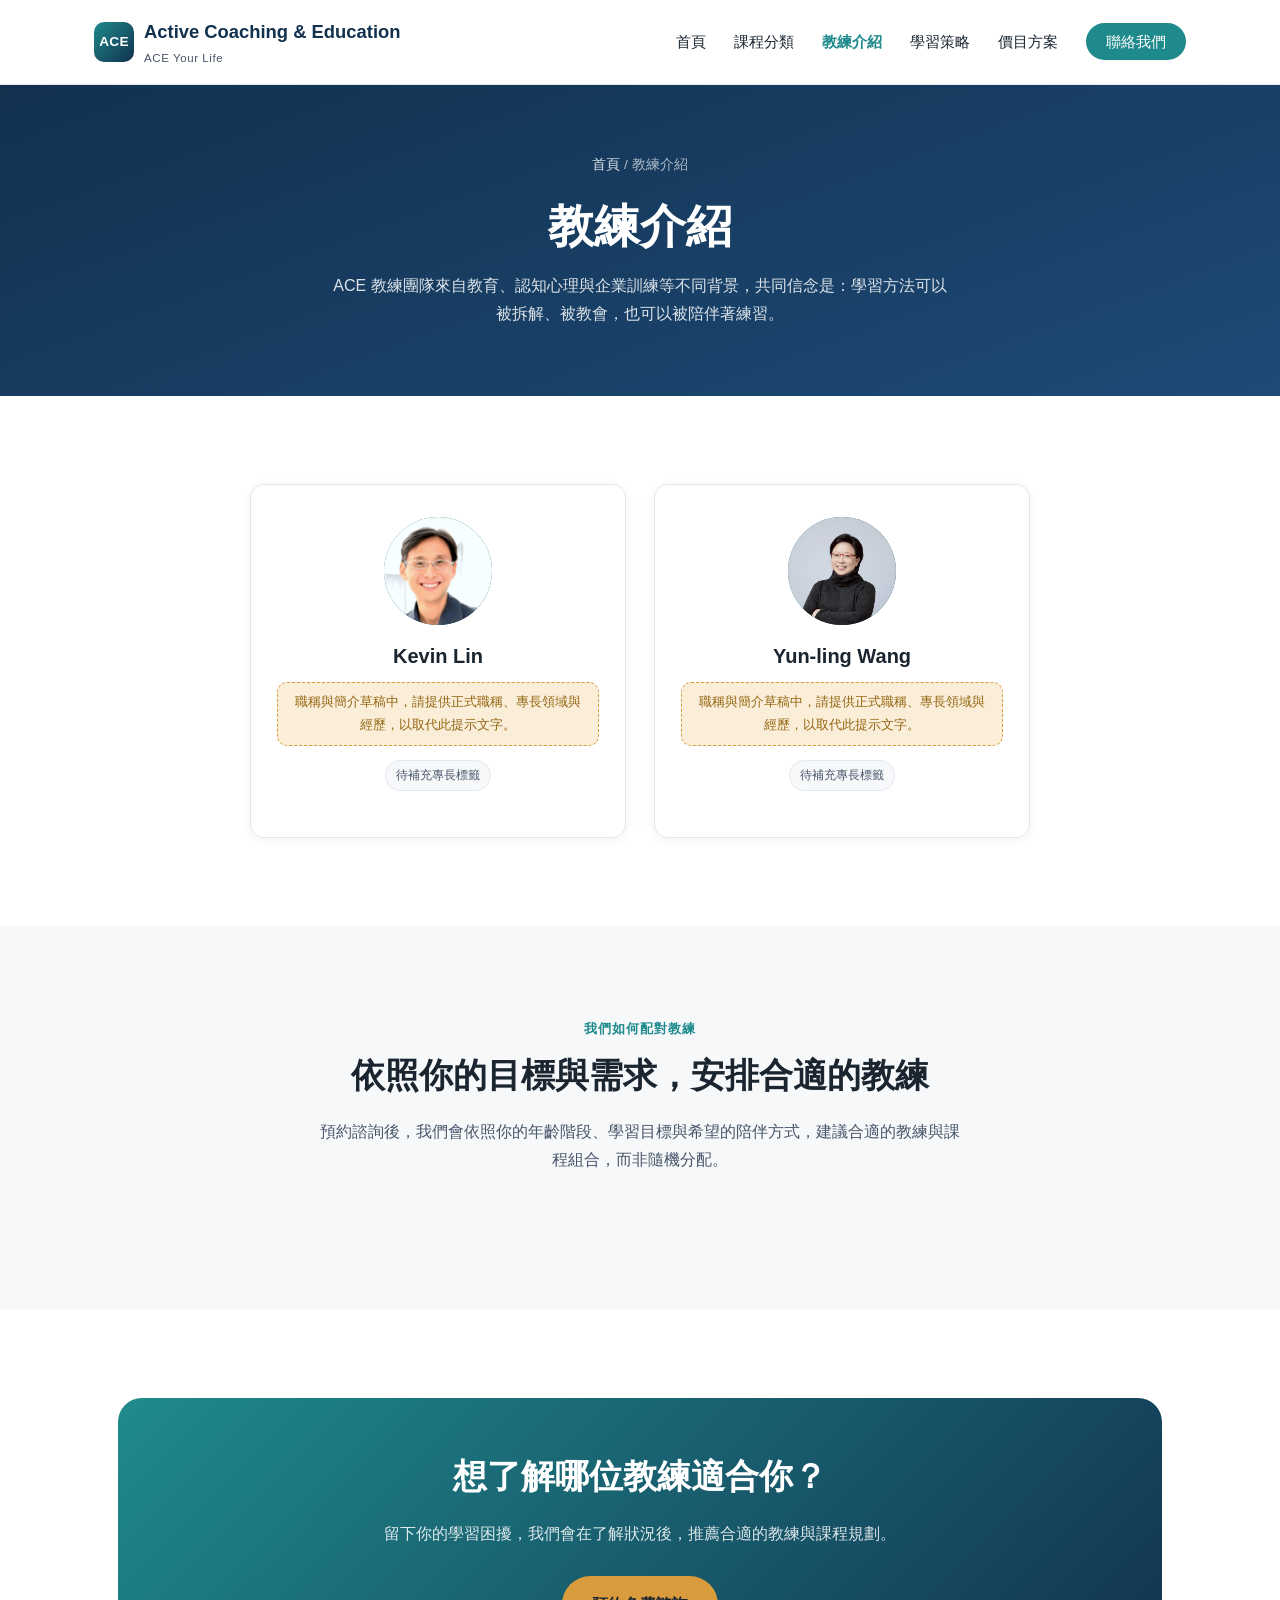
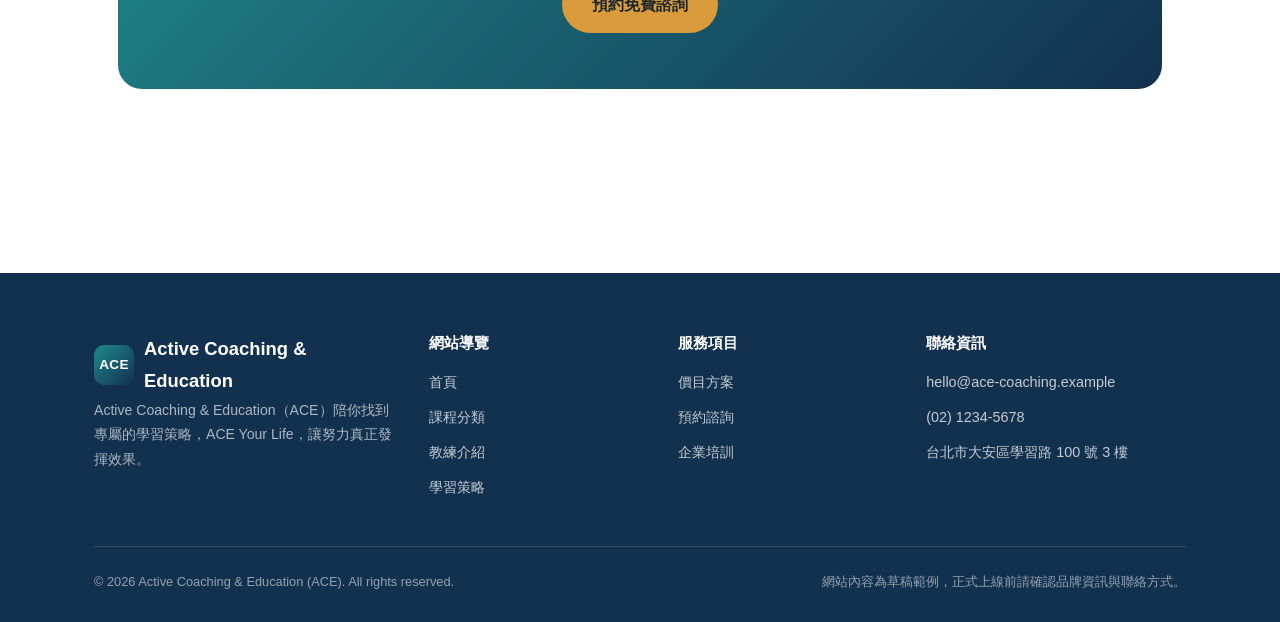
==== coaches.html @ 71c1afe9 "Add files via upload" ====
<!DOCTYPE html>
<html lang="zh-Hant-TW">
<head>
<meta charset="UTF-8">
<meta name="viewport" content="width=device-width, initial-scale=1.0">
<title>教練介紹｜Active Coaching &amp; Education (ACE)</title>
<meta name="description" content="認識 ACE 團隊教練，來自教育、心理、企業訓練等不同背景，共同信念是陪伴每個人找到適合自己的學習方式。">
<link rel="stylesheet" href="assets/css/style.css">
</head>
<body>

<header class="site-header">
  <nav class="nav">
    <a href="index.html" class="brand">
      <span class="brand-mark">ACE</span>
      <span>Active Coaching &amp; Education<span class="brand-zh">ACE Your Life</span></span>
    </a>
    <ul class="nav-links">
      <li><a href="index.html">首頁</a></li>
      <li><a href="courses.html">課程分類</a></li>
      <li><a href="coaches.html" class="active">教練介紹</a></li>
      <li><a href="strategies.html">學習策略</a></li>
      <li><a href="pricing.html">價目方案</a></li>
      <li><a href="contact.html" class="nav-cta">聯絡我們</a></li>
    </ul>
    <button class="nav-toggle" aria-label="開啟選單">
      <span></span><span></span><span></span>
    </button>
  </nav>
</header>

<section class="page-hero">
  <div class="container">
    <div class="breadcrumb"><a href="index.html">首頁</a> / 教練介紹</div>
    <h1>教練介紹</h1>
    <p>ACE 教練團隊來自教育、認知心理與企業訓練等不同背景，共同信念是：學習方法可以被拆解、被教會，也可以被陪伴著練習。</p>
  </div>
</section>

<section class="section">
  <div class="container">
    <div class="grid grid-2" style="max-width:780px; margin:0 auto;">

      <div class="card coach-card">
        <div class="coach-avatar"><img src="assets/images/coach-kevin-lin.png" alt="Kevin Lin 教練照片"></div>
        <h3>Kevin Lin</h3>
        <p class="coach-placeholder">職稱與簡介草稿中，請提供正式職稱、專長領域與經歷，以取代此提示文字。</p>
        <div class="coach-tags">
          <span>待補充專長標籤</span>
        </div>
      </div>

      <div class="card coach-card">
        <div class="coach-avatar"><img src="assets/images/coach-yunling-wang.jpg" alt="Yun-ling Wang 教練照片"></div>
        <h3>Yun-ling Wang</h3>
        <p class="coach-placeholder">職稱與簡介草稿中，請提供正式職稱、專長領域與經歷，以取代此提示文字。</p>
        <div class="coach-tags">
          <span>待補充專長標籤</span>
        </div>
      </div>

    </div>
  </div>
</section>

<section class="section section--alt">
  <div class="container">
    <div class="section-head">
      <span class="eyebrow">我們如何配對教練</span>
      <h2>依照你的目標與需求，安排合適的教練</h2>
      <p>預約諮詢後，我們會依照你的年齡階段、學習目標與希望的陪伴方式，建議合適的教練與課程組合，而非隨機分配。</p>
    </div>
  </div>
</section>

<section class="section">
  <div class="container">
    <div class="cta-band">
      <h2>想了解哪位教練適合你？</h2>
      <p>留下你的學習困擾，我們會在了解狀況後，推薦合適的教練與課程規劃。</p>
      <div class="btn-group">
        <a href="contact.html" class="btn btn-primary">預約免費諮詢</a>
      </div>
    </div>
  </div>
</section>

<footer class="site-footer">
  <div class="container">
    <div class="footer-grid">
      <div class="footer-brand">
        <a href="index.html" class="brand" style="color:#fff;">
          <span class="brand-mark">ACE</span>
          <span>Active Coaching &amp; Education</span>
        </a>
        <p>Active Coaching &amp; Education（ACE）陪你找到專屬的學習策略，ACE Your Life，讓努力真正發揮效果。</p>
      </div>
      <div>
        <h4>網站導覽</h4>
        <ul>
          <li><a href="index.html">首頁</a></li>
          <li><a href="courses.html">課程分類</a></li>
          <li><a href="coaches.html">教練介紹</a></li>
          <li><a href="strategies.html">學習策略</a></li>
        </ul>
      </div>
      <div>
        <h4>服務項目</h4>
        <ul>
          <li><a href="pricing.html">價目方案</a></li>
          <li><a href="contact.html">預約諮詢</a></li>
          <li><a href="courses.html#enterprise">企業培訓</a></li>
        </ul>
      </div>
      <div>
        <h4>聯絡資訊</h4>
        <ul>
          <li>hello@ace-coaching.example</li>
          <li>(02) 1234-5678</li>
          <li>台北市大安區學習路 100 號 3 樓</li>
        </ul>
      </div>
    </div>
    <div class="footer-bottom">
      <span>&copy; 2026 Active Coaching &amp; Education (ACE). All rights reserved.</span>
      <span>網站內容為草稿範例，正式上線前請確認品牌資訊與聯絡方式。</span>
    </div>
  </div>
</footer>

<script src="assets/js/main.js"></script>
</body>
</html>
---- assets/css/style.css ----
/* ===== Active Coaching & Education (ACE) 品牌網站樣式 ===== */

:root {
  --color-navy: #12314f;
  --color-navy-light: #1d4a76;
  --color-teal: #1f8a8c;
  --color-teal-light: #e6f5f5;
  --color-gold: #d99b3b;
  --color-gold-light: #fbeed9;
  --color-ink: #1a2530;
  --color-body: #48566a;
  --color-bg: #ffffff;
  --color-bg-alt: #f6f8fa;
  --color-border: #e3e8ee;
  --radius: 14px;
  --shadow-sm: 0 2px 10px rgba(18, 49, 79, 0.06);
  --shadow-md: 0 12px 32px rgba(18, 49, 79, 0.12);
  --max-width: 1140px;
  --font-body: "Noto Sans TC", "PingFang TC", "Microsoft JhengHei", "Helvetica Neue", Arial, sans-serif;
}

* {
  box-sizing: border-box;
}

html {
  scroll-behavior: smooth;
}

body {
  margin: 0;
  font-family: var(--font-body);
  color: var(--color-body);
  background: var(--color-bg);
  line-height: 1.75;
  -webkit-font-smoothing: antialiased;
}

h1, h2, h3, h4 {
  color: var(--color-ink);
  line-height: 1.35;
  margin: 0 0 0.6em;
  font-weight: 700;
}

h1 { font-size: clamp(2rem, 4vw, 2.9rem); }
h2 { font-size: clamp(1.6rem, 3vw, 2.1rem); }
h3 { font-size: 1.25rem; }

p { margin: 0 0 1em; }

a {
  color: var(--color-teal);
  text-decoration: none;
}
a:hover { text-decoration: underline; }

img { max-width: 100%; display: block; }

.container {
  max-width: var(--max-width);
  margin: 0 auto;
  padding: 0 24px;
}

.section {
  padding: 88px 0;
}

.section--alt {
  background: var(--color-bg-alt);
}

.section-head {
  max-width: 640px;
  margin: 0 auto 48px;
  text-align: center;
}

.eyebrow {
  display: inline-block;
  font-size: 0.82rem;
  font-weight: 700;
  letter-spacing: 0.08em;
  color: var(--color-teal);
  text-transform: uppercase;
  margin-bottom: 12px;
}

.section-head p {
  color: var(--color-body);
}

/* ===== 導覽列 ===== */

.site-header {
  position: sticky;
  top: 0;
  z-index: 100;
  background: rgba(255, 255, 255, 0.94);
  backdrop-filter: blur(6px);
  border-bottom: 1px solid var(--color-border);
}

.nav {
  display: flex;
  align-items: center;
  justify-content: space-between;
  padding: 16px 24px;
  max-width: var(--max-width);
  margin: 0 auto;
}

.brand {
  display: flex;
  align-items: center;
  gap: 10px;
  font-weight: 800;
  font-size: 1.15rem;
  color: var(--color-navy);
  text-decoration: none;
}

.brand:hover { text-decoration: none; }

.brand-mark {
  width: 40px;
  height: 40px;
  border-radius: 10px;
  background: linear-gradient(135deg, var(--color-teal), var(--color-navy));
  display: flex;
  align-items: center;
  justify-content: center;
  color: #fff;
  font-weight: 800;
  font-size: 0.85rem;
  letter-spacing: 0.02em;
  flex-shrink: 0;
}

.brand-zh {
  font-size: 0.72rem;
  font-weight: 500;
  color: var(--color-body);
  display: block;
  letter-spacing: 0.05em;
}

.nav-links {
  display: flex;
  align-items: center;
  gap: 28px;
  list-style: none;
  margin: 0;
  padding: 0;
}

.nav-links a {
  color: var(--color-ink);
  font-weight: 500;
  font-size: 0.95rem;
}

.nav-links a.active {
  color: var(--color-teal);
  font-weight: 700;
}

.nav-cta {
  background: var(--color-teal);
  color: #fff !important;
  padding: 10px 20px;
  border-radius: 999px;
  font-weight: 700;
  white-space: nowrap;
}
.nav-cta:hover { background: var(--color-navy); text-decoration: none; }

.nav-toggle {
  display: none;
  flex-direction: column;
  gap: 4px;
  background: none;
  border: none;
  cursor: pointer;
  padding: 6px;
}
.nav-toggle span {
  width: 24px;
  height: 2px;
  background: var(--color-navy);
  display: block;
}

/* ===== Hero ===== */

.hero {
  background: linear-gradient(160deg, var(--color-navy) 0%, var(--color-navy-light) 60%, var(--color-teal) 140%);
  color: #fff;
  padding: 100px 0 120px;
  position: relative;
  overflow: hidden;
}

.hero .container {
  display: grid;
  grid-template-columns: 1.1fr 0.9fr;
  gap: 48px;
  align-items: center;
  position: relative;
  z-index: 1;
}

.hero h1 { color: #fff; }
.hero .lead {
  font-size: 1.15rem;
  color: rgba(255,255,255,0.86);
  max-width: 480px;
}

.hero-actions {
  display: flex;
  gap: 16px;
  margin-top: 32px;
  flex-wrap: wrap;
}

.btn {
  display: inline-flex;
  align-items: center;
  justify-content: center;
  padding: 13px 28px;
  border-radius: 999px;
  font-weight: 700;
  font-size: 0.98rem;
  border: 2px solid transparent;
  cursor: pointer;
  transition: transform 0.15s ease, background 0.15s ease, color 0.15s ease;
}
.btn:hover { text-decoration: none; transform: translateY(-2px); }

.btn-primary {
  background: var(--color-gold);
  color: var(--color-ink);
}
.btn-primary:hover { background: #c88a2c; color: var(--color-ink); }

.btn-ghost {
  border-color: rgba(255,255,255,0.5);
  color: #fff;
}
.btn-ghost:hover { background: rgba(255,255,255,0.12); color: #fff; }

.btn-outline {
  border-color: var(--color-teal);
  color: var(--color-teal);
  background: transparent;
}
.btn-outline:hover { background: var(--color-teal); color: #fff; }

.hero-stats {
  display: flex;
  gap: 28px;
  margin-top: 44px;
  flex-wrap: wrap;
}
.hero-stats div { min-width: 90px; }
.hero-stats strong {
  display: block;
  font-size: 1.7rem;
  color: var(--color-gold);
}
.hero-stats span {
  font-size: 0.85rem;
  color: rgba(255,255,255,0.75);
}

.hero-card {
  background: rgba(255,255,255,0.08);
  border: 1px solid rgba(255,255,255,0.25);
  border-radius: var(--radius);
  padding: 28px;
  backdrop-filter: blur(4px);
}
.hero-card h3 { color: #fff; }
.hero-card ul {
  margin: 0;
  padding: 0;
  list-style: none;
}
.hero-card li {
  display: flex;
  gap: 10px;
  padding: 10px 0;
  border-bottom: 1px solid rgba(255,255,255,0.15);
  color: rgba(255,255,255,0.9);
  font-size: 0.95rem;
}
.hero-card li:last-child { border-bottom: none; }
.hero-card .dot {
  color: var(--color-gold);
  font-weight: 800;
}

/* ===== Page hero (subpages) ===== */

.page-hero {
  background: linear-gradient(160deg, var(--color-navy), var(--color-navy-light));
  color: #fff;
  padding: 68px 0;
  text-align: center;
}
.page-hero h1 { color: #fff; margin-bottom: 14px; }
.page-hero p {
  max-width: 620px;
  margin: 0 auto;
  color: rgba(255,255,255,0.85);
}
.breadcrumb {
  font-size: 0.85rem;
  color: rgba(255,255,255,0.65);
  margin-bottom: 18px;
}
.breadcrumb a { color: rgba(255,255,255,0.85); }

/* ===== Cards / Grids ===== */

.grid {
  display: grid;
  gap: 28px;
}
.grid-3 { grid-template-columns: repeat(3, 1fr); }
.grid-2 { grid-template-columns: repeat(2, 1fr); }
.grid-4 { grid-template-columns: repeat(4, 1fr); }

.card {
  background: #fff;
  border: 1px solid var(--color-border);
  border-radius: var(--radius);
  padding: 32px 26px;
  box-shadow: var(--shadow-sm);
  transition: transform 0.18s ease, box-shadow 0.18s ease;
  height: 100%;
}
.card:hover {
  transform: translateY(-4px);
  box-shadow: var(--shadow-md);
}

.icon-badge {
  width: 52px;
  height: 52px;
  border-radius: 14px;
  background: var(--color-teal-light);
  color: var(--color-teal);
  display: flex;
  align-items: center;
  justify-content: center;
  margin-bottom: 18px;
}
.icon-badge svg { width: 26px; height: 26px; }

.tag {
  display: inline-block;
  font-size: 0.75rem;
  font-weight: 700;
  padding: 4px 12px;
  border-radius: 999px;
  background: var(--color-gold-light);
  color: #92640f;
  margin-bottom: 12px;
}

/* ===== Course cards ===== */

.course-card {
  display: flex;
  flex-direction: column;
}
.course-meta {
  display: flex;
  gap: 14px;
  font-size: 0.85rem;
  color: var(--color-body);
  margin: 14px 0 6px;
  flex-wrap: wrap;
}
.course-meta span {
  display: flex;
  align-items: center;
  gap: 6px;
}
.course-list {
  margin: 14px 0 0;
  padding-left: 18px;
  font-size: 0.92rem;
  color: var(--color-body);
}
.course-list li { margin-bottom: 6px; }
.course-footer {
  margin-top: auto;
  padding-top: 18px;
  display: flex;
  align-items: center;
  justify-content: space-between;
  border-top: 1px dashed var(--color-border);
}
.price-tag {
  font-weight: 800;
  color: var(--color-navy);
  font-size: 1.05rem;
}

/* ===== Coach cards ===== */

.coach-card {
  text-align: center;
}
.coach-avatar {
  width: 108px;
  height: 108px;
  border-radius: 50%;
  margin: 0 auto 18px;
  background: linear-gradient(135deg, var(--color-teal), var(--color-navy));
  display: flex;
  align-items: center;
  justify-content: center;
  color: #fff;
  font-size: 1.6rem;
  font-weight: 800;
  letter-spacing: 0.05em;
  overflow: hidden;
}

.coach-avatar img {
  width: 100%;
  height: 100%;
  object-fit: cover;
  object-position: center top;
}

.coach-placeholder {
  border: 1px dashed #d99b3b;
  background: var(--color-gold-light);
  color: #92640f;
  font-size: 0.82rem;
  border-radius: 10px;
  padding: 8px 12px;
  margin-bottom: 14px;
}
.coach-role {
  color: var(--color-teal);
  font-weight: 700;
  font-size: 0.9rem;
  margin-bottom: 10px;
}
.coach-tags {
  display: flex;
  gap: 8px;
  justify-content: center;
  flex-wrap: wrap;
  margin: 14px 0;
}
.coach-tags span {
  font-size: 0.75rem;
  background: var(--color-bg-alt);
  border: 1px solid var(--color-border);
  padding: 4px 10px;
  border-radius: 999px;
  color: var(--color-body);
}
.coach-quote {
  font-size: 0.88rem;
  font-style: italic;
  color: var(--color-body);
  border-top: 1px dashed var(--color-border);
  padding-top: 14px;
  margin-top: 14px;
}

/* ===== Strategy list ===== */

.strategy-row {
  display: grid;
  grid-template-columns: 64px 1fr;
  gap: 20px;
  padding: 28px 0;
  border-bottom: 1px solid var(--color-border);
}
.strategy-row:last-child { border-bottom: none; }
.strategy-num {
  width: 52px;
  height: 52px;
  border-radius: 50%;
  background: var(--color-navy);
  color: #fff;
  font-weight: 800;
  display: flex;
  align-items: center;
  justify-content: center;
  font-size: 1.1rem;
}
.strategy-row h3 { margin-bottom: 8px; }
.strategy-apply {
  margin-top: 10px;
  background: var(--color-teal-light);
  border-radius: 10px;
  padding: 12px 16px;
  font-size: 0.9rem;
  color: var(--color-navy);
}
.strategy-apply strong { color: var(--color-teal); }

/* ===== Pricing ===== */

.pricing-note {
  text-align: center;
  max-width: 640px;
  margin: 0 auto 40px;
  font-size: 0.9rem;
  color: var(--color-body);
  background: var(--color-gold-light);
  border: 1px solid #f0d9ae;
  border-radius: 10px;
  padding: 14px 20px;
}

.plan-card {
  position: relative;
  display: flex;
  flex-direction: column;
}
.plan-card.featured {
  border-color: var(--color-teal);
  box-shadow: var(--shadow-md);
  transform: translateY(-8px);
}
.plan-badge {
  position: absolute;
  top: -14px;
  right: 24px;
  background: var(--color-teal);
  color: #fff;
  font-size: 0.75rem;
  font-weight: 700;
  padding: 5px 14px;
  border-radius: 999px;
}
.plan-name { font-weight: 700; color: var(--color-body); margin-bottom: 4px; }
.plan-price {
  font-size: 2.1rem;
  font-weight: 800;
  color: var(--color-navy);
  margin-bottom: 4px;
}
.plan-price span {
  font-size: 0.95rem;
  font-weight: 500;
  color: var(--color-body);
}
.plan-desc { font-size: 0.88rem; color: var(--color-body); margin-bottom: 20px; }
.plan-features {
  list-style: none;
  padding: 0;
  margin: 0 0 24px;
  font-size: 0.92rem;
}
.plan-features li {
  display: flex;
  gap: 10px;
  padding: 8px 0;
  border-bottom: 1px solid var(--color-border);
}
.plan-features li:last-child { border-bottom: none; }
.plan-features .check { color: var(--color-teal); font-weight: 800; }
.plan-card .btn { margin-top: auto; width: 100%; }

.faq {
  max-width: 780px;
  margin: 0 auto;
}
.faq-item {
  border-bottom: 1px solid var(--color-border);
  padding: 20px 0;
}
.faq-item h4 { margin-bottom: 8px; color: var(--color-navy); }
.faq-item p { margin: 0; font-size: 0.94rem; }

/* ===== Contact ===== */

.contact-grid {
  display: grid;
  grid-template-columns: 1fr 1fr;
  gap: 48px;
  align-items: start;
}

.contact-info-item {
  display: flex;
  gap: 16px;
  margin-bottom: 24px;
}
.contact-info-item .icon-badge { flex-shrink: 0; margin-bottom: 0; }
.contact-info-item h4 { margin-bottom: 4px; }
.contact-info-item p { margin: 0; font-size: 0.92rem; }

.form-card {
  background: #fff;
  border: 1px solid var(--color-border);
  border-radius: var(--radius);
  padding: 32px;
  box-shadow: var(--shadow-sm);
}
.form-row {
  display: grid;
  grid-template-columns: 1fr 1fr;
  gap: 16px;
}
.form-group { margin-bottom: 18px; }
.form-group.full { grid-column: 1 / -1; }
label {
  display: block;
  font-size: 0.85rem;
  font-weight: 700;
  color: var(--color-ink);
  margin-bottom: 6px;
}
input, select, textarea {
  width: 100%;
  padding: 11px 14px;
  border: 1px solid var(--color-border);
  border-radius: 8px;
  font-family: inherit;
  font-size: 0.95rem;
  color: var(--color-ink);
  background: var(--color-bg-alt);
}
input:focus, select:focus, textarea:focus {
  outline: none;
  border-color: var(--color-teal);
  background: #fff;
}
textarea { resize: vertical; min-height: 120px; }

.form-note {
  font-size: 0.8rem;
  color: var(--color-body);
  margin-top: 10px;
}

.form-success {
  display: none;
  background: var(--color-teal-light);
  color: var(--color-navy);
  border-radius: 10px;
  padding: 14px 16px;
  margin-top: 16px;
  font-size: 0.9rem;
}
.form-success.show { display: block; }

.map-embed {
  border-radius: var(--radius);
  overflow: hidden;
  border: 1px solid var(--color-border);
  margin-top: 24px;
  height: 220px;
  background: var(--color-bg-alt) url('data:image/svg+xml;utf8,<svg xmlns="http://www.w3.org/2000/svg" width="100" height="100"><rect width="100" height="100" fill="%23f6f8fa"/></svg>');
  display: flex;
  align-items: center;
  justify-content: center;
  color: var(--color-body);
  font-size: 0.85rem;
  text-align: center;
  padding: 20px;
}

/* ===== CTA band ===== */

.cta-band {
  background: linear-gradient(135deg, var(--color-teal), var(--color-navy));
  color: #fff;
  border-radius: 24px;
  padding: 56px 40px;
  text-align: center;
  margin: 0 24px;
}
.cta-band h2 { color: #fff; }
.cta-band p { color: rgba(255,255,255,0.85); max-width: 520px; margin: 0 auto 28px; }
.cta-band .btn-group { display: flex; gap: 16px; justify-content: center; flex-wrap: wrap; }

/* ===== Footer ===== */

.site-footer {
  background: var(--color-navy);
  color: rgba(255,255,255,0.75);
  padding: 60px 0 28px;
  margin-top: 96px;
}
.footer-grid {
  display: grid;
  grid-template-columns: 1.4fr 1fr 1fr 1.2fr;
  gap: 32px;
  padding-bottom: 36px;
  border-bottom: 1px solid rgba(255,255,255,0.15);
}
.footer-grid h4 {
  color: #fff;
  font-size: 0.95rem;
  margin-bottom: 16px;
}
.footer-grid ul { list-style: none; margin: 0; padding: 0; }
.footer-grid li { margin-bottom: 10px; font-size: 0.9rem; }
.footer-grid a { color: rgba(255,255,255,0.75); }
.footer-grid a:hover { color: #fff; }
.footer-brand p { font-size: 0.88rem; color: rgba(255,255,255,0.65); max-width: 300px; }
.footer-bottom {
  display: flex;
  justify-content: space-between;
  align-items: center;
  padding-top: 24px;
  font-size: 0.8rem;
  color: rgba(255,255,255,0.55);
  flex-wrap: wrap;
  gap: 10px;
}

/* ===== Utility ===== */

.text-center { text-align: center; }
.mt-lg { margin-top: 48px; }

/* ===== Responsive ===== */

@media (max-width: 960px) {
  .hero .container { grid-template-columns: 1fr; }
  .grid-4 { grid-template-columns: repeat(2, 1fr); }
  .grid-3 { grid-template-columns: repeat(2, 1fr); }
  .footer-grid { grid-template-columns: 1fr 1fr; }
  .contact-grid { grid-template-columns: 1fr; }
}

@media (max-width: 720px) {
  .nav-links {
    position: fixed;
    top: 68px;
    left: 0;
    right: 0;
    background: #fff;
    flex-direction: column;
    align-items: flex-start;
    padding: 20px 24px;
    gap: 18px;
    border-bottom: 1px solid var(--color-border);
    transform: translateY(-140%);
    transition: transform 0.25s ease;
  }
  .nav-links.open { transform: translateY(0); }
  .nav-toggle { display: flex; }
  .grid-4, .grid-3, .grid-2 { grid-template-columns: 1fr; }
  .footer-grid { grid-template-columns: 1fr; }
  .form-row { grid-template-columns: 1fr; }
  .section { padding: 64px 0; }
  .cta-band { margin: 0; border-radius: 0; }
  .plan-card.featured { transform: none; }
}
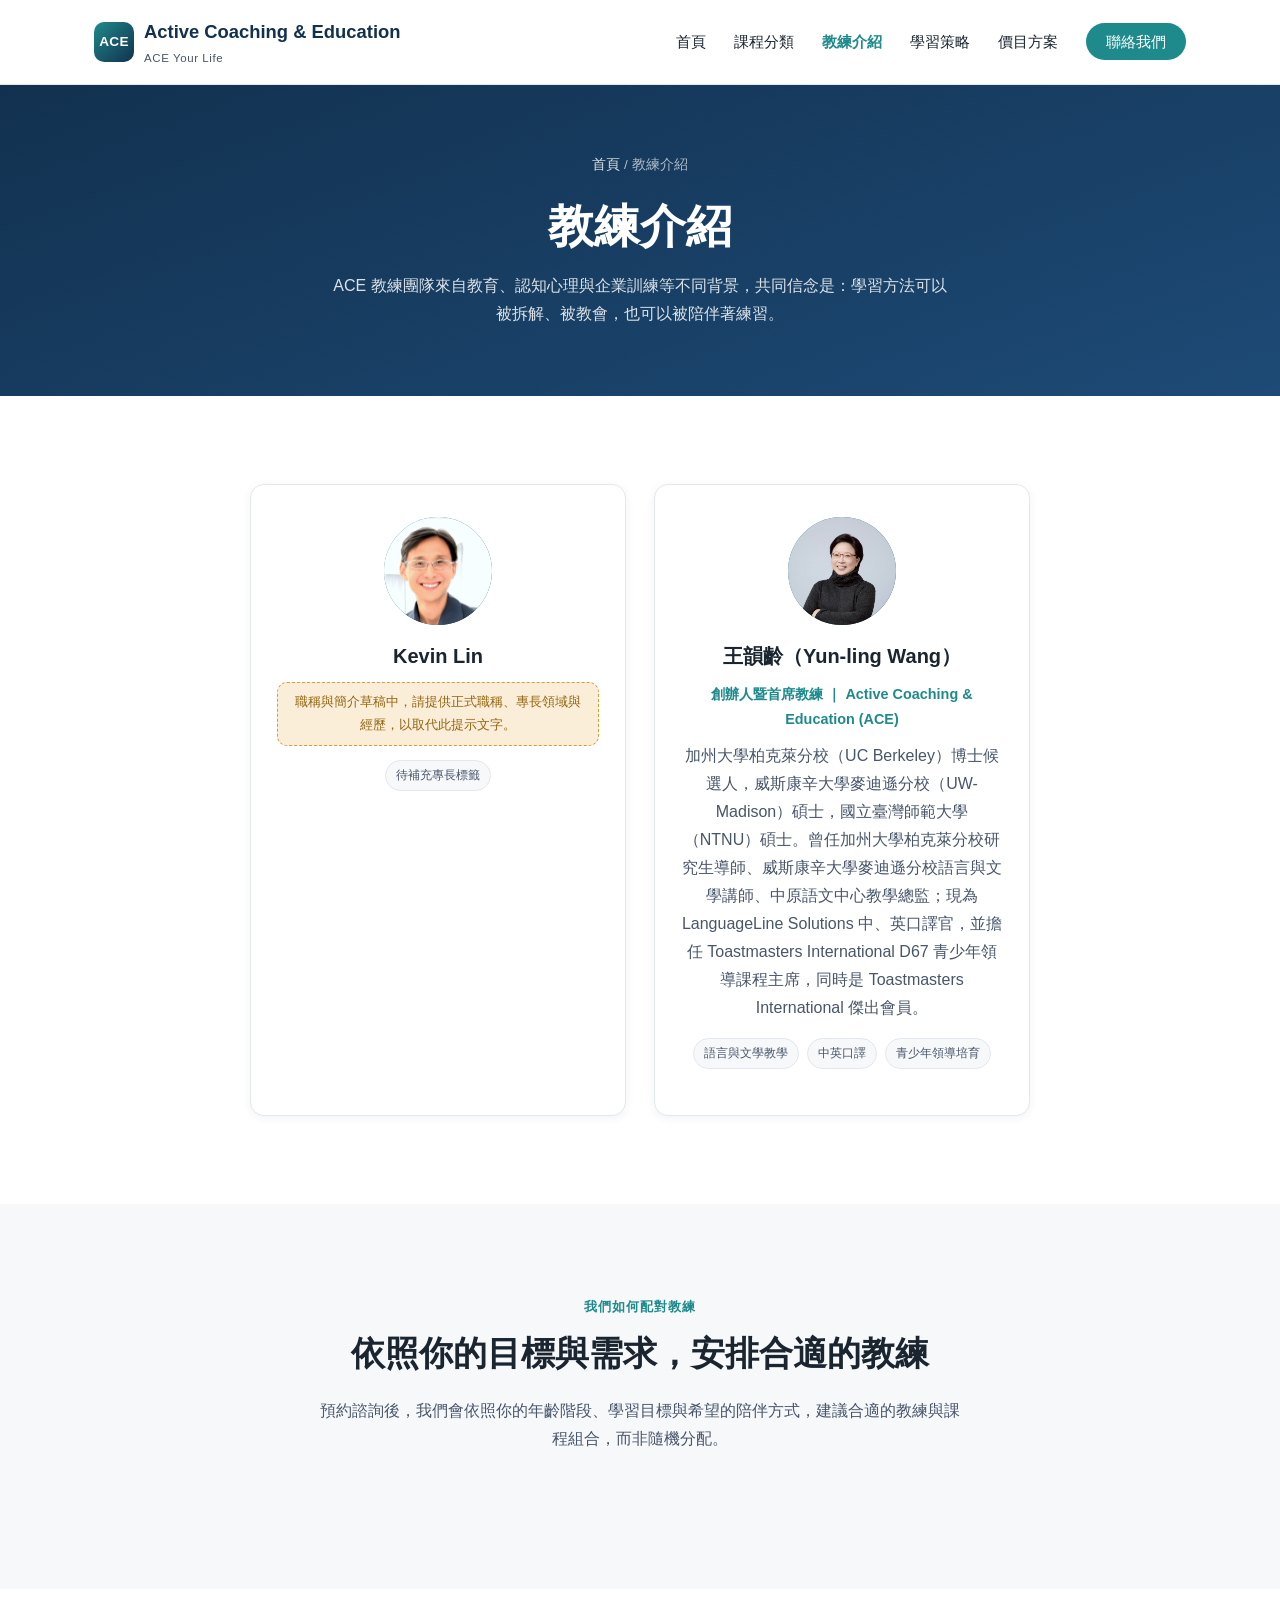
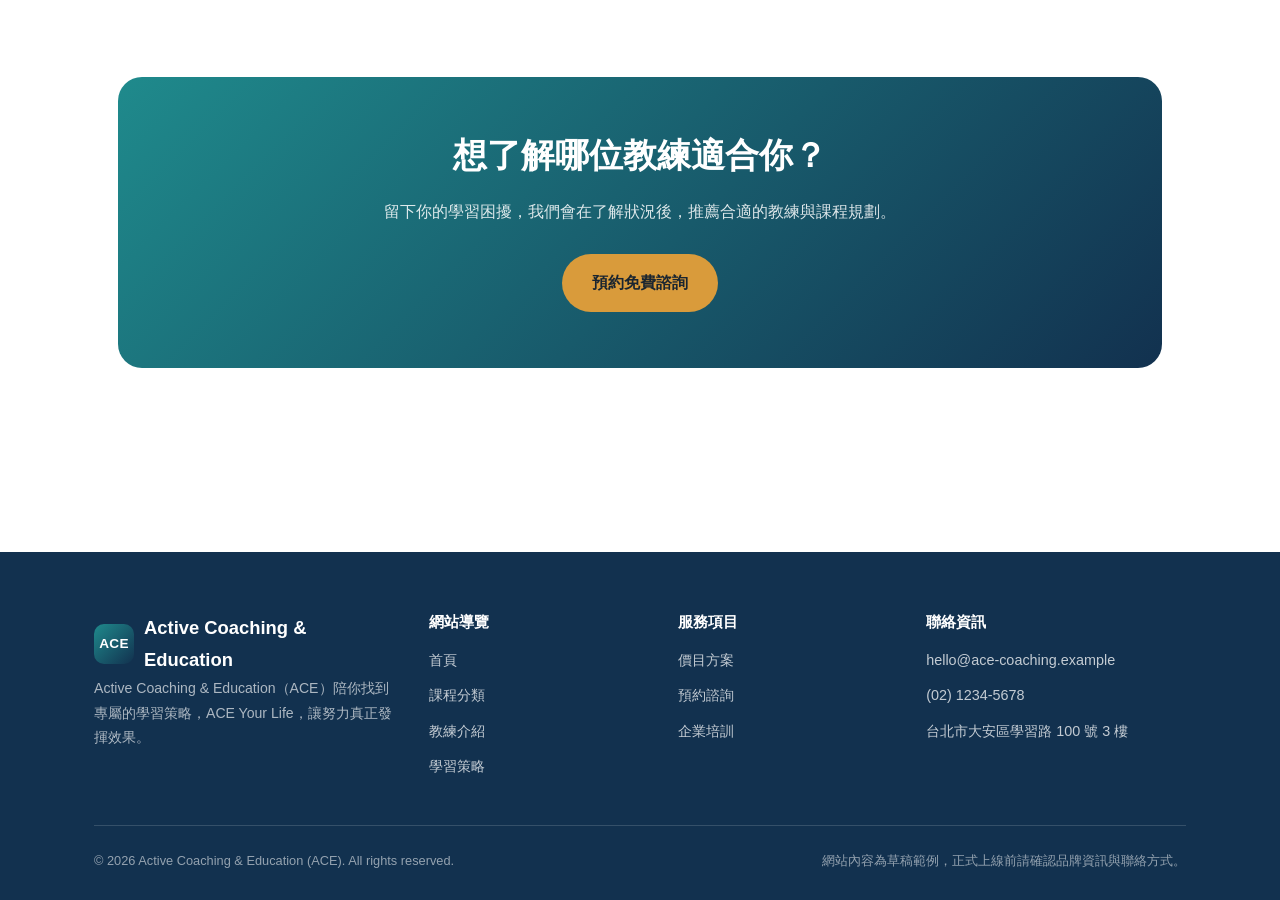
==== commit d3c4525e: "Add files via upload" ====
--- a/coaches.html
+++ b/coaches.html
@@ -52,10 +52,13 @@
 
       <div class="card coach-card">
         <div class="coach-avatar"><img src="assets/images/coach-yunling-wang.jpg" alt="Yun-ling Wang 教練照片"></div>
-        <h3>Yun-ling Wang</h3>
-        <p class="coach-placeholder">職稱與簡介草稿中，請提供正式職稱、專長領域與經歷，以取代此提示文字。</p>
+        <h3>王韻齡（Yun-ling Wang）</h3>
+        <div class="coach-role">創辦人暨首席教練 ｜ Active Coaching &amp; Education (ACE)</div>
+        <p>加州大學柏克萊分校（UC Berkeley）博士候選人，威斯康辛大學麥迪遜分校（UW-Madison）碩士，國立臺灣師範大學（NTNU）碩士。曾任加州大學柏克萊分校研究生導師、威斯康辛大學麥迪遜分校語言與文學講師、中原語文中心教學總監；現為 LanguageLine Solutions 中、英口譯官，並擔任 Toastmasters International D67 青少年領導課程主席，同時是 Toastmasters International 傑出會員。</p>
         <div class="coach-tags">
-          <span>待補充專長標籤</span>
+          <span>語言與文學教學</span>
+          <span>中英口譯</span>
+          <span>青少年領導培育</span>
         </div>
       </div>
 
